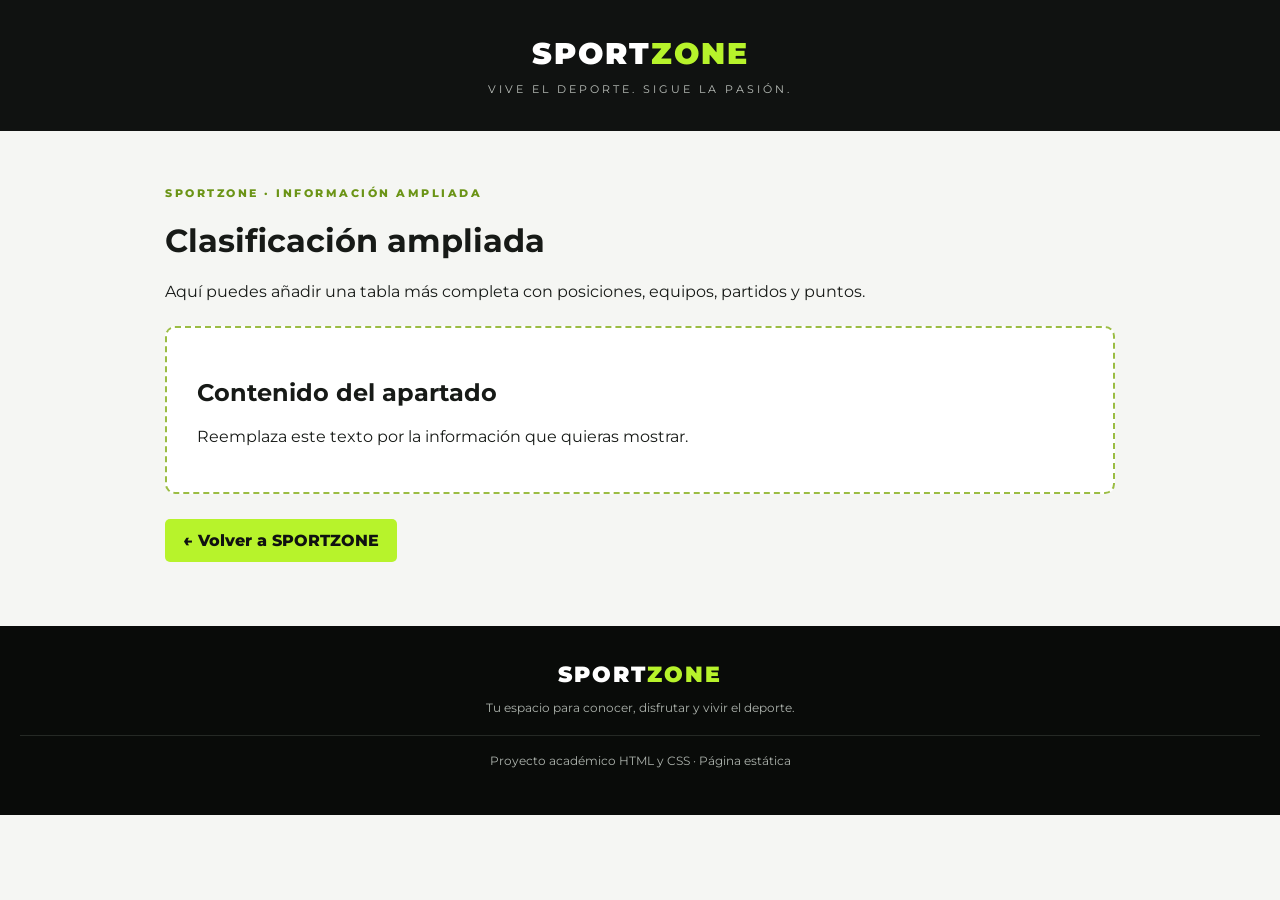
==== PROYECTO_PRINCIPAL/SPORTZONE/paginas/clasificacion.html @ e7e1b195 "Add files via upload" ====
<!DOCTYPE html>
<html lang="es">
<head>
  <meta charset="UTF-8">
  <meta name="viewport" content="width=device-width, initial-scale=1.0">
  <title>SPORTZONE | Clasificación ampliada</title>
  <link rel="stylesheet" href="../estilos.css">
  <style>
    .detalle-cabecera { background:#101211; color:white; text-align:center; padding:35px 20px; }
    .detalle-contenido { max-width:1000px; min-height:55vh; margin:auto; padding:55px 25px; }
    .zona-edicion { border:2px dashed #9bbd43; border-radius:10px; padding:30px; margin-top:25px; background:#fff; }
    .volver { display:inline-block; margin-top:25px; background:#b7f32b; color:#101211; padding:12px 18px; border-radius:5px; text-decoration:none; font-weight:800; }
  </style>
</head>
<body>
  <header class="detalle-cabecera">
    <div class="marca">SPORT<span>ZONE</span></div>
    <p class="eslogan">VIVE EL DEPORTE. SIGUE LA PASIÓN.</p>
  </header>
  <main class="detalle-contenido">
    <p class="etiqueta">SPORTZONE · INFORMACIÓN AMPLIADA</p>
    <h1>Clasificación ampliada</h1>
    <p>Aquí puedes añadir una tabla más completa con posiciones, equipos, partidos y puntos.</p>

    <section class="zona-edicion">
      <!-- ESPACIO PARA AÑADIR EL CONTENIDO DE ESTA PÁGINA.
           Puedes insertar aquí tus títulos, párrafos, imágenes, tablas,
           tarjetas, formularios u otros elementos HTML. -->
      <h2>Contenido del apartado</h2>
      <p>Reemplaza este texto por la información que quieras mostrar.</p>
    </section>

    <a class="volver" href="../index.html">← Volver a SPORTZONE</a>
  </main>
  <footer class="pie">
    <div class="marca">SPORT<span>ZONE</span></div>
    <p>Tu espacio para conocer, disfrutar y vivir el deporte.</p>
    <p class="copyright">Proyecto académico HTML y CSS · Página estática</p>
  </footer>
</body>
</html>
---- PROYECTO_PRINCIPAL/SPORTZONE/estilos.css ----
/* SPORTZONE - hoja de estilos */
@import url('https://fonts.googleapis.com/css2?family=Montserrat:wght@400;500;600;700;800;900&display=swap');
:root { --verde:#b7f32b; --fondo:#101211; --panel:#191d1a; --texto:#f4f5f2; --gris:#a6aaa6; }
* { box-sizing:border-box; }
html { scroll-behavior:smooth; }
body { margin:0; font-family:Montserrat,Arial,sans-serif; background:#f5f6f3; color:#171a17; }
.cabecera { background:var(--fondo); color:white; text-align:center; padding:25px 20px 19px; }
.marca { font-size:30px; font-weight:900; letter-spacing:2px; }
.marca span { color:var(--verde); }
.marca-icono { display:inline-grid; place-items:center; background:var(--verde); color:#101211; border-radius:9px; width:35px; height:35px; font-size:23px; margin-right:7px; }
.eslogan { color:#b9beb9; font-size:11px; letter-spacing:3px; margin:10px 0 0; }
.menu { display:flex; flex-wrap:wrap; justify-content:center; gap:8px; background:#202521; padding:14px 12px; position:sticky; top:0; z-index:10; }
.menu a { color:white; text-decoration:none; font-size:12px; font-weight:700; padding:9px 12px; border-radius:5px; transition:.2s; }
.menu a:hover { background:var(--verde); color:#111; }
.portada { min-height:440px; display:flex; align-items:center; padding:55px max(calc((100% - 1120px)/2),7%); color:white; background:linear-gradient(90deg,rgba(8,11,9,.93),rgba(8,11,9,.48)),url('https://images.unsplash.com/photo-1508098682722-e99c43a406b2?auto=format&fit=crop&w=1800&q=85') center/cover; }
.portada-texto { max-width:620px; }
.etiqueta { color:#6b9416; font-size:11px; font-weight:800; letter-spacing:2.5px; margin:0 0 10px; }
.portada .etiqueta { color:var(--verde); }
.portada h1 { font-size:clamp(35px,5vw,65px); line-height:1.08; margin:0 0 18px; font-weight:900; }
.portada h1 span { color:var(--verde); }
.portada p:not(.etiqueta) { line-height:1.7; color:#d2d7d2; max-width:510px; }
.boton { display:inline-block; background:var(--verde); color:#111; font-weight:800; padding:13px 19px; border-radius:5px; text-decoration:none; margin-top:12px; }
.seccion { padding:65px max(calc((100% - 1120px)/2),7%); }
.seccion-oscura { background:var(--fondo); color:white; }
.titulo-seccion { display:flex; justify-content:space-between; align-items:end; gap:20px; margin-bottom:27px; }
.titulo-seccion h2 { font-size:30px; margin:0; font-weight:900; }
.subtitulo { color:var(--gris); font-size:13px; margin:0; }
.noticias-grid,.deportes-grid,.equipos-grid { display:grid; gap:20px; grid-template-columns:repeat(3,1fr); }
.noticia { background:white; border-radius:12px; overflow:hidden; box-shadow:0 8px 22px #0000000b; }
.noticia img { width:100%; height:210px; object-fit:cover; display:block; }
.noticia-contenido { padding:20px; }
.categoria { color:#6b9416; font-size:10px; font-weight:900; letter-spacing:2px; }
.noticia h3 { font-size:17px; line-height:1.4; margin:10px 0; }
.noticia p { color:#666; font-size:13px; line-height:1.65; margin:0; }
.deportes-grid { grid-template-columns:repeat(4,1fr); }
.deporte { background:#1d231e; border:1px solid #303831; padding:25px; border-radius:10px; color:white; text-decoration:none; transition:.2s; }
.deporte:hover { transform:translateY(-5px); border-color:var(--verde); }
.deporte span { font-size:34px; }
.deporte h3 { margin:12px 0 8px; }
.deporte p { color:#adb4ad; font-size:13px; line-height:1.6; margin:0; }
.equipos-grid { grid-template-columns:repeat(4,1fr); }
.equipo { border:1px solid #e4e8e2; background:white; border-radius:10px; text-align:center; padding:22px; transition:.2s; }
.equipo:hover { box-shadow:0 12px 25px #00000012; transform:translateY(-4px); }
.equipo-emoji { font-size:42px; }
.equipo h3 { margin:10px 0; }
.equipo p { font-size:12px; line-height:1.55; color:#626762; margin:7px 0; }
.tabla-contenedor { overflow-x:auto; }
table { width:100%; border-collapse:collapse; background:#1b201c; border-radius:10px; overflow:hidden; }
th,td { padding:14px 16px; text-align:center; border-bottom:1px solid #303630; font-size:13px; }
th { color:#101211; background:var(--verde); }
td:nth-child(2) { text-align:left; font-weight:700; }
tbody tr:hover { background:#252c26; }
.galeria { display:grid; grid-template-columns:repeat(4,1fr); gap:12px; }
.galeria img { width:100%; height:220px; object-fit:cover; border-radius:9px; transition:.25s; }
.galeria img:hover { transform:scale(1.025); }
.formulario { max-width:800px; background:#1b201c; border:1px solid #303630; border-radius:12px; padding:25px; }
.form-grid { display:grid; grid-template-columns:1fr 1fr; gap:18px; margin-bottom:18px; }
label { display:block; font-size:13px; font-weight:700; margin-bottom:15px; }
input,select,textarea { display:block; width:100%; margin-top:8px; border:1px solid #39413a; background:#111512; color:white; padding:12px; border-radius:6px; font:inherit; font-size:13px; }
input:focus,select:focus,textarea:focus { outline:2px solid var(--verde); border-color:var(--verde); }
.formulario button { background:var(--verde); color:#101211; border:0; padding:13px 20px; border-radius:6px; font-weight:900; cursor:pointer; }
.formulario button:hover { filter:brightness(.92); }
.nota-form { color:#aab1aa; font-size:11px; margin-top:14px; }
.estadios-grid { display:grid; grid-template-columns:1fr 1fr; gap:20px; }
.estadio { display:flex; background:white; border-radius:10px; overflow:hidden; box-shadow:0 6px 18px #0000000b; }
.estadio img { width:40%; min-height:190px; object-fit:cover; }
.estadio div { padding:18px; }
.estadio h3 { margin:0 0 10px; }
.estadio p { font-size:12px; line-height:1.6; color:#626762; }
.pie { background:#090b09; color:#adb3ad; text-align:center; padding:35px 20px; }
.pie .marca { color:white; font-size:22px; }
.pie p { font-size:12px; }
.pie a { color:var(--verde); text-decoration:none; font-weight:700; font-size:12px; }
.copyright { border-top:1px solid #252925; padding-top:17px; margin-top:20px; }
@media(max-width:900px) { .noticias-grid,.equipos-grid {grid-template-columns:repeat(2,1fr);} .deportes-grid {grid-template-columns:repeat(2,1fr);} .galeria {grid-template-columns:repeat(2,1fr);} .estadios-grid {grid-template-columns:1fr;} }
@media(max-width:600px) { .menu {position:static;} .menu a {font-size:11px;padding:8px;} .portada {min-height:390px;padding:45px 22px;} .seccion {padding:45px 20px;} .titulo-seccion {display:block;} .titulo-seccion .subtitulo {margin-top:10px;} .noticias-grid,.equipos-grid,.deportes-grid,.galeria,.form-grid {grid-template-columns:1fr;} .galeria img {height:230px;} .estadio {display:block;} .estadio img {width:100%;height:180px;} .titulo-seccion h2 {font-size:26px;} }

/* Enlaces para abrir páginas con información ampliada */
.enlace-detalle {
  display: inline-block;
  margin-top: 12px;
  color: var(--verde, #b7f34a);
  font-weight: 700;
  text-decoration: none;
}
.enlace-detalle:hover { text-decoration: underline; }
.texto-centro { text-align: center; margin-top: 20px; }
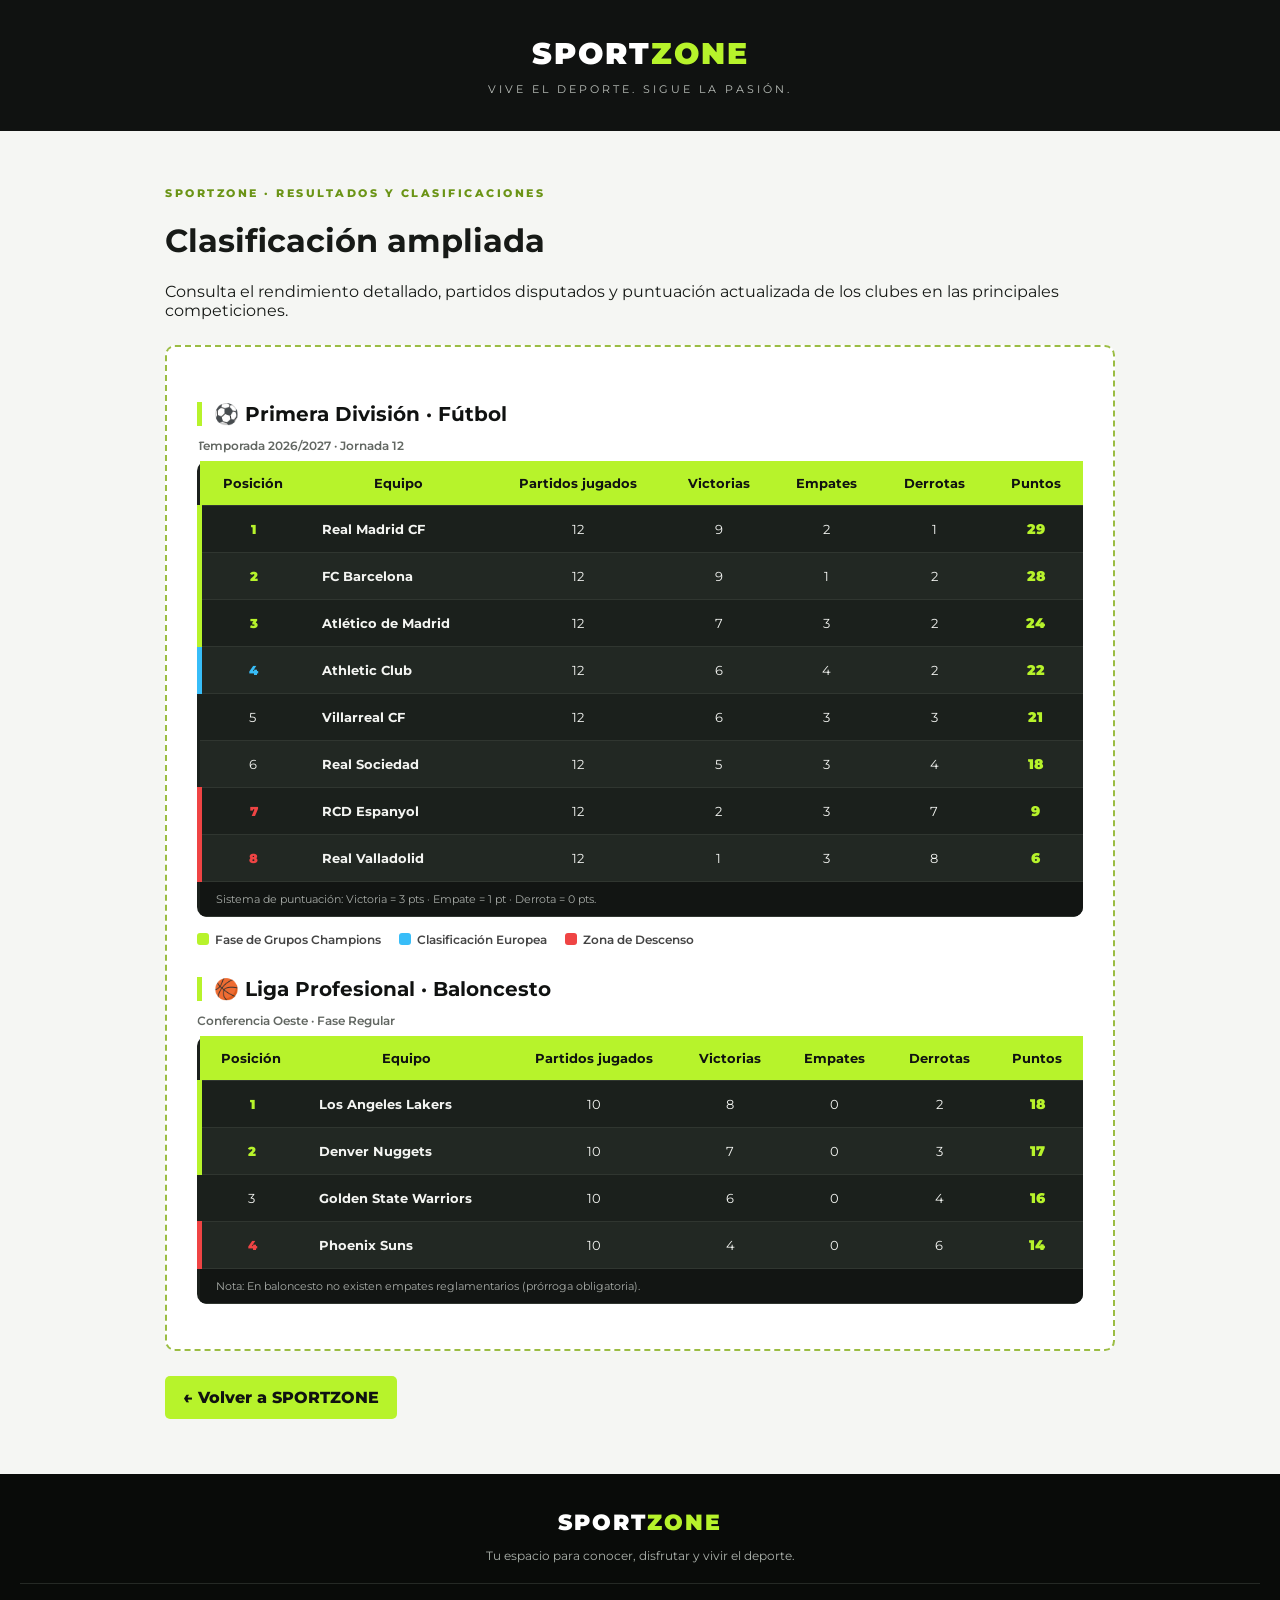
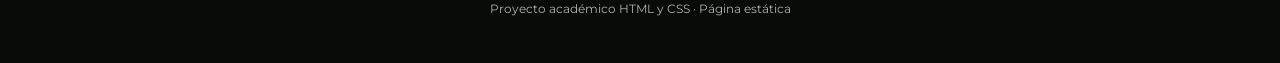
==== commit 04735c4a: "Revise classification page with updated league tables Updated the content and structure of the class" ====
--- a/PROYECTO_PRINCIPAL/SPORTZONE/paginas/clasificacion.html
+++ b/PROYECTO_PRINCIPAL/SPORTZONE/paginas/clasificacion.html
@@ -10,6 +10,23 @@
     .detalle-contenido { max-width:1000px; min-height:55vh; margin:auto; padding:55px 25px; }
     .zona-edicion { border:2px dashed #9bbd43; border-radius:10px; padding:30px; margin-top:25px; background:#fff; }
     .volver { display:inline-block; margin-top:25px; background:#b7f32b; color:#101211; padding:12px 18px; border-radius:5px; text-decoration:none; font-weight:800; }
+
+    /* Estilos específicos para diferenciar filas y zonas en la tabla oscura */
+    .titulo-liga { color: #101211; margin: 25px 0 12px; font-size: 20px; border-left: 5px solid #b7f32b; padding-left: 12px; }
+    .tabla-ampliada { color: #f4f5f2; margin-bottom: 15px; }
+    .tabla-ampliada caption { caption-side: top; text-align: left; font-size: 12px; color: #626762; margin-bottom: 8px; font-weight: 600; }
+    /* Diferenciación de filas pares e impares (efecto cebra) */
+    .tabla-ampliada tbody tr:nth-child(even) { background-color: #222823; }
+    .tabla-ampliada tbody tr:hover { background-color: #2e362f; }
+    /* Indicadores visuales de zona de clasificación */
+    .zona-champions td:first-child { border-left: 5px solid #b7f32b; font-weight: 900; color: #b7f32b; }
+    .zona-europa td:first-child { border-left: 5px solid #38bdf8; font-weight: 900; color: #38bdf8; }
+    .zona-descenso td:first-child { border-left: 5px solid #ef4444; font-weight: 900; color: #ef4444; }
+    .col-puntos { font-weight: 900; color: #b7f32b; font-size: 14px; }
+    .tabla-ampliada tfoot td { background-color: #121513; color: #a6aaa6; font-size: 11px; text-align: left; padding: 10px 16px; }
+    .leyenda { display: flex; flex-wrap: wrap; gap: 18px; font-size: 12px; margin-bottom: 30px; color: #444; }
+    .leyenda span { display: inline-flex; align-items: center; gap: 6px; font-weight: 600; }
+    .punto { width: 12px; height: 12px; border-radius: 3px; display: inline-block; }
   </style>
 </head>
 <body>
@@ -17,21 +34,184 @@
     <div class="marca">SPORT<span>ZONE</span></div>
     <p class="eslogan">VIVE EL DEPORTE. SIGUE LA PASIÓN.</p>
   </header>
+
   <main class="detalle-contenido">
-    <p class="etiqueta">SPORTZONE · INFORMACIÓN AMPLIADA</p>
+    <p class="etiqueta">SPORTZONE · RESULTADOS Y CLASIFICACIONES</p>
     <h1>Clasificación ampliada</h1>
-    <p>Aquí puedes añadir una tabla más completa con posiciones, equipos, partidos y puntos.</p>
+    <p>Consulta el rendimiento detallado, partidos disputados y puntuación actualizada de los clubes en las principales competiciones.</p>
 
     <section class="zona-edicion">
-      <!-- ESPACIO PARA AÑADIR EL CONTENIDO DE ESTA PÁGINA.
-           Puedes insertar aquí tus títulos, párrafos, imágenes, tablas,
-           tarjetas, formularios u otros elementos HTML. -->
-      <h2>Contenido del apartado</h2>
-      <p>Reemplaza este texto por la información que quieras mostrar.</p>
+      <!-- ==================== TABLA 1: LIGA DE FÚTBOL ==================== -->
+      <h2 class="titulo-liga">⚽ Primera División · Fútbol</h2>
+      <div class="tabla-contenedor">
+        <table class="tabla-ampliada">
+          <caption>Temporada 2026/2027 · Jornada 12</caption>
+          <thead>
+            <tr>
+              <th>Posición</th>
+              <th>Equipo</th>
+              <th>Partidos jugados</th>
+              <th>Victorias</th>
+              <th>Empates</th>
+              <th>Derrotas</th>
+              <th>Puntos</th>
+            </tr>
+          </thead>
+          <tbody>
+            <tr class="zona-champions">
+              <td>1</td>
+              <td>Real Madrid CF</td>
+              <td>12</td>
+              <td>9</td>
+              <td>2</td>
+              <td>1</td>
+              <td class="col-puntos">29</td>
+            </tr>
+            <tr class="zona-champions">
+              <td>2</td>
+              <td>FC Barcelona</td>
+              <td>12</td>
+              <td>9</td>
+              <td>1</td>
+              <td>2</td>
+              <td class="col-puntos">28</td>
+            </tr>
+            <tr class="zona-champions">
+              <td>3</td>
+              <td>Atlético de Madrid</td>
+              <td>12</td>
+              <td>7</td>
+              <td>3</td>
+              <td>2</td>
+              <td class="col-puntos">24</td>
+            </tr>
+            <tr class="zona-europa">
+              <td>4</td>
+              <td>Athletic Club</td>
+              <td>12</td>
+              <td>6</td>
+              <td>4</td>
+              <td>2</td>
+              <td class="col-puntos">22</td>
+            </tr>
+            <tr>
+              <td>5</td>
+              <td>Villarreal CF</td>
+              <td>12</td>
+              <td>6</td>
+              <td>3</td>
+              <td>3</td>
+              <td class="col-puntos">21</td>
+            </tr>
+            <tr>
+              <td>6</td>
+              <td>Real Sociedad</td>
+              <td>12</td>
+              <td>5</td>
+              <td>3</td>
+              <td>4</td>
+              <td class="col-puntos">18</td>
+            </tr>
+            <tr class="zona-descenso">
+              <td>7</td>
+              <td>RCD Espanyol</td>
+              <td>12</td>
+              <td>2</td>
+              <td>3</td>
+              <td>7</td>
+              <td class="col-puntos">9</td>
+            </tr>
+            <tr class="zona-descenso">
+              <td>8</td>
+              <td>Real Valladolid</td>
+              <td>12</td>
+              <td>1</td>
+              <td>3</td>
+              <td>8</td>
+              <td class="col-puntos">6</td>
+            </tr>
+          </tbody>
+          <tfoot>
+            <tr>
+              <td colspan="7">Sistema de puntuación: Victoria = 3 pts · Empate = 1 pt · Derrota = 0 pts.</td>
+            </tr>
+          </tfoot>
+        </table>
+      </div>
+
+      <!-- Leyenda visual de colores -->
+      <div class="leyenda">
+        <span><i class="punto" style="background:#b7f32b;"></i> Fase de Grupos Champions</span>
+        <span><i class="punto" style="background:#38bdf8;"></i> Clasificación Europea</span>
+        <span><i class="punto" style="background:#ef4444;"></i> Zona de Descenso</span>
+      </div>
+
+      <!-- ==================== TABLA 2: LIGA DE BALONCESTO ==================== -->
+      <h2 class="titulo-liga">🏀 Liga Profesional · Baloncesto</h2>
+      <div class="tabla-contenedor">
+        <table class="tabla-ampliada">
+          <caption>Conferencia Oeste · Fase Regular</caption>
+          <thead>
+            <tr>
+              <th>Posición</th>
+              <th>Equipo</th>
+              <th>Partidos jugados</th>
+              <th>Victorias</th>
+              <th>Empates</th>
+              <th>Derrotas</th>
+              <th>Puntos</th>
+            </tr>
+          </thead>
+          <tbody>
+            <tr class="zona-champions">
+              <td>1</td>
+              <td>Los Angeles Lakers</td>
+              <td>10</td>
+              <td>8</td>
+              <td>0</td>
+              <td>2</td>
+              <td class="col-puntos">18</td>
+            </tr>
+            <tr class="zona-champions">
+              <td>2</td>
+              <td>Denver Nuggets</td>
+              <td>10</td>
+              <td>7</td>
+              <td>0</td>
+              <td>3</td>
+              <td class="col-puntos">17</td>
+            </tr>
+            <tr>
+              <td>3</td>
+              <td>Golden State Warriors</td>
+              <td>10</td>
+              <td>6</td>
+              <td>0</td>
+              <td>4</td>
+              <td class="col-puntos">16</td>
+            </tr>
+            <tr class="zona-descenso">
+              <td>4</td>
+              <td>Phoenix Suns</td>
+              <td>10</td>
+              <td>4</td>
+              <td>0</td>
+              <td>6</td>
+              <td class="col-puntos">14</td>
+            </tr>
+          </tbody>
+          <tfoot>
+            <tr>
+              <td colspan="7">Nota: En baloncesto no existen empates reglamentarios (prórroga obligatoria).</td>
+            </tr>
+          </tfoot>
+        </table>
+      </div>
     </section>
 
     <a class="volver" href="../index.html">← Volver a SPORTZONE</a>
   </main>
+
   <footer class="pie">
     <div class="marca">SPORT<span>ZONE</span></div>
     <p>Tu espacio para conocer, disfrutar y vivir el deporte.</p>
